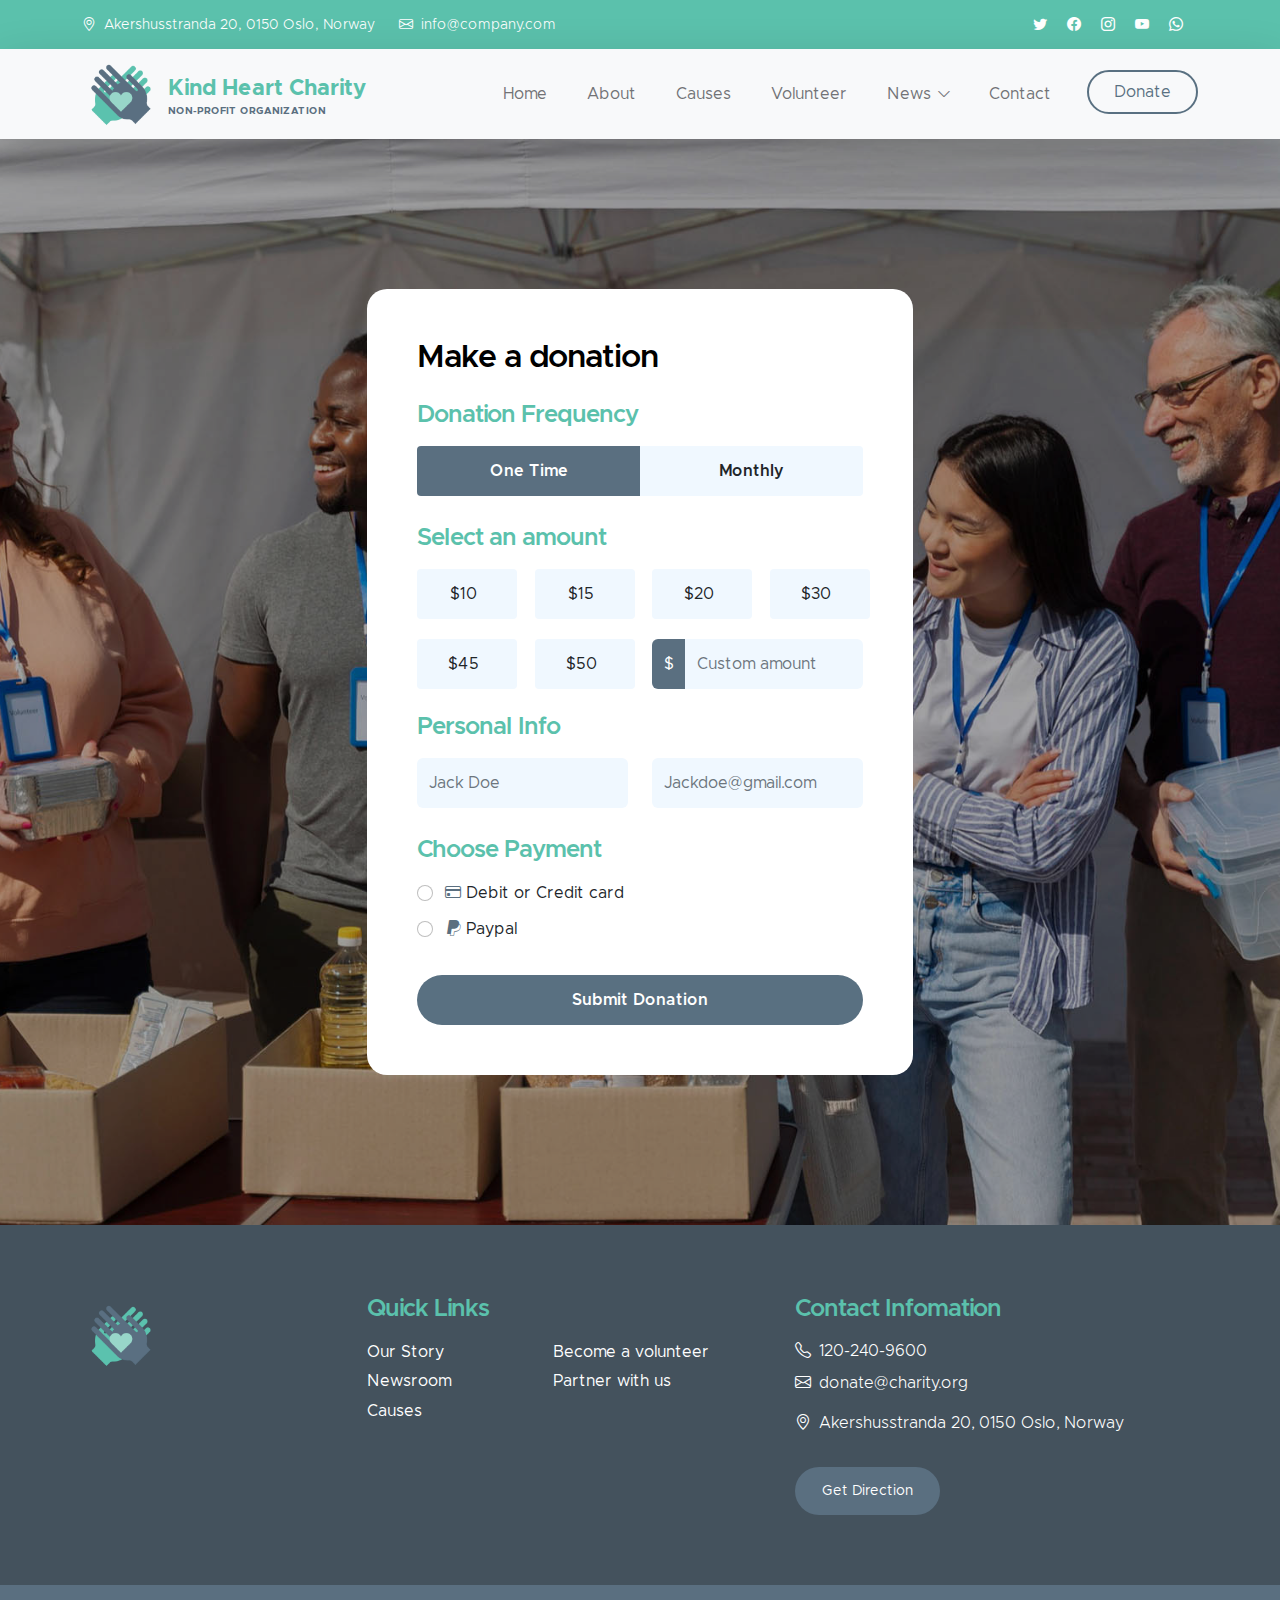
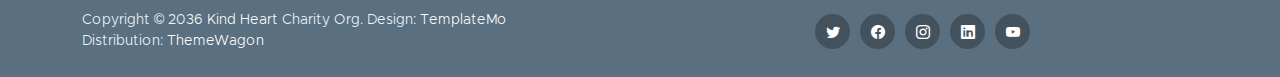
==== donate.html @ 5b299fc9 "step2" ====
<!doctype html>
<html lang="en">

<head>
    <meta charset="utf-8">
    <meta name="viewport" content="width=device-width, initial-scale=1">

    <meta name="description" content="">
    <meta name="author" content="">

    <title>Kind Heart Charity - Donation</title>

    <!-- CSS FILES -->
    <link href="css/bootstrap.min.css" rel="stylesheet">

    <link href="css/bootstrap-icons.css" rel="stylesheet">

    <link href="css/templatemo-kind-heart-charity.css" rel="stylesheet">
    <!--

TemplateMo 581 Kind Heart Charity

https://templatemo.com/tm-581-kind-heart-charity

-->
</head>

<body>

    <header class="site-header">
        <div class="container">
            <div class="row">

                <div class="col-lg-8 col-12 d-flex flex-wrap">
                    <p class="d-flex me-4 mb-0">
                        <i class="bi-geo-alt me-2"></i>
                        Akershusstranda 20, 0150 Oslo, Norway
                    </p>

                    <p class="d-flex mb-0">
                        <i class="bi-envelope me-2"></i>

                        <a href="mailto:info@company.com">
                            info@company.com
                        </a>
                    </p>
                </div>

                <div class="col-lg-3 col-12 ms-auto d-lg-block d-none">
                    <ul class="social-icon">
                        <li class="social-icon-item">
                            <a href="#" class="social-icon-link bi-twitter"></a>
                        </li>

                        <li class="social-icon-item">
                            <a href="#" class="social-icon-link bi-facebook"></a>
                        </li>

                        <li class="social-icon-item">
                            <a href="#" class="social-icon-link bi-instagram"></a>
                        </li>

                        <li class="social-icon-item">
                            <a href="#" class="social-icon-link bi-youtube"></a>
                        </li>

                        <li class="social-icon-item">
                            <a href="#" class="social-icon-link bi-whatsapp"></a>
                        </li>
                    </ul>
                </div>

            </div>
        </div>
    </header>

    <nav class="navbar navbar-expand-lg bg-light shadow-lg">
        <div class="container">
            <a class="navbar-brand" href="index.html">
                <img src="images/logo.png" class="logo img-fluid" alt="">
                <span>
                    Kind Heart Charity
                    <small>Non-profit Organization</small>
                </span>
            </a>

            <button class="navbar-toggler" type="button" data-bs-toggle="collapse" data-bs-target="#navbarNav"
                aria-controls="navbarNav" aria-expanded="false" aria-label="Toggle navigation">
                <span class="navbar-toggler-icon"></span>
            </button>

            <div class="collapse navbar-collapse" id="navbarNav">
                <ul class="navbar-nav ms-auto">
                    <li class="nav-item">
                        <a class="nav-link click-scroll" href="index.html#section_1">Home</a>
                    </li>

                    <li class="nav-item">
                        <a class="nav-link click-scroll" href="index.html#section_2">About</a>
                    </li>

                    <li class="nav-item">
                        <a class="nav-link click-scroll" href="index.html#section_3">Causes</a>
                    </li>

                    <li class="nav-item">
                        <a class="nav-link click-scroll" href="index.html#section_4">Volunteer</a>
                    </li>

                    <li class="nav-item dropdown">
                        <a class="nav-link click-scroll dropdown-toggle" href="index.html#section_5"
                            id="navbarLightDropdownMenuLink" role="button" data-bs-toggle="dropdown"
                            aria-expanded="false">News</a>

                        <ul class="dropdown-menu dropdown-menu-light" aria-labelledby="navbarLightDropdownMenuLink">
                            <li><a class="dropdown-item" href="news.html">News Listing</a></li>

                            <li><a class="dropdown-item" href="news-detail.html">News Detail</a></li>
                        </ul>
                    </li>

                    <li class="nav-item">
                        <a class="nav-link click-scroll" href="index.html#section_6">Contact</a>
                    </li>

                    <li class="nav-item ms-3">
                        <a class="nav-link custom-btn custom-border-btn btn" href="donate.html">Donate</a>
                    </li>
                </ul>
            </div>
        </div>
    </nav>

    <main>

        <section class="donate-section">
            <div class="section-overlay"></div>
            <div class="container">
                <div class="row">

                    <div class="col-lg-6 col-12 mx-auto">
                        <form class="custom-form donate-form" action="#" method="get" role="form">
                            <h3 class="mb-4">Make a donation</h3>

                            <div class="row">
                                <div class="col-lg-12 col-12">
                                    <h5 class="mb-3">Donation Frequency</h5>
                                </div>

                                <div class="col-lg-6 col-6 form-check-group form-check-group-donation-frequency">
                                    <div class="form-check form-check-radio">
                                        <input class="form-check-input" type="radio" name="DonationFrequency"
                                            id="DonationFrequencyOne" checked>

                                        <label class="form-check-label" for="DonationFrequencyOne">
                                            One Time
                                        </label>
                                    </div>
                                </div>

                                <div class="col-lg-6 col-6 form-check-group form-check-group-donation-frequency">
                                    <div class="form-check form-check-radio">
                                        <input class="form-check-input" type="radio" name="DonationFrequency"
                                            id="DonationFrequencyMonthly">

                                        <label class="form-check-label" for="DonationFrequencyMonthly">
                                            Monthly
                                        </label>
                                    </div>
                                </div>

                                <div class="col-lg-12 col-12">
                                    <h5 class="mt-2 mb-3">Select an amount</h5>
                                </div>

                                <div class="col-lg-3 col-md-6 col-6 form-check-group">
                                    <div class="form-check form-check-radio">
                                        <input class="form-check-input" type="radio" name="flexRadioDefault"
                                            id="flexRadioDefault1">
                                        <label class="form-check-label" for="flexRadioDefault1">
                                            $10
                                        </label>
                                    </div>
                                </div>

                                <div class="col-lg-3 col-md-6 col-6 form-check-group">
                                    <div class="form-check form-check-radio">
                                        <input class="form-check-input" type="radio" name="flexRadioDefault"
                                            id="flexRadioDefault2">
                                        <label class="form-check-label" for="flexRadioDefault2">
                                            $15
                                        </label>
                                    </div>
                                </div>

                                <div class="col-lg-3 col-md-6 col-6 form-check-group">
                                    <div class="form-check form-check-radio">
                                        <input class="form-check-input" type="radio" name="flexRadioDefault"
                                            id="flexRadioDefault3">
                                        <label class="form-check-label" for="flexRadioDefault3">
                                            $20
                                        </label>
                                    </div>
                                </div>

                                <div class="col-lg-3 col-md-6 col-6 form-check-group">
                                    <div class="form-check form-check-radio">
                                        <input class="form-check-input" type="radio" name="flexRadioDefault"
                                            id="flexRadioDefault4">
                                        <label class="form-check-label" for="flexRadioDefault4">
                                            $30
                                        </label>
                                    </div>
                                </div>

                                <div class="col-lg-3 col-md-6 col-6 form-check-group">
                                    <div class="form-check form-check-radio">
                                        <input class="form-check-input" type="radio" name="flexRadioDefault"
                                            id="flexRadioDefault5">
                                        <label class="form-check-label" for="flexRadioDefault5">
                                            $45
                                        </label>
                                    </div>
                                </div>

                                <div class="col-lg-3 col-md-6 col-6 form-check-group">
                                    <div class="form-check form-check-radio">
                                        <input class="form-check-input" type="radio" name="flexRadioDefault"
                                            id="flexRadioDefault6">
                                        <label class="form-check-label" for="flexRadioDefault6">
                                            $50
                                        </label>
                                    </div>
                                </div>

                                <div class="col-lg-6 col-12 form-check-group">
                                    <div class="input-group">
                                        <span class="input-group-text" id="basic-addon1">$</span>

                                        <input type="text" class="form-control" placeholder="Custom amount"
                                            aria-label="Username" aria-describedby="basic-addon1">
                                    </div>
                                </div>

                                <div class="col-lg-12 col-12">
                                    <h5 class="mt-1">Personal Info</h5>
                                </div>

                                <div class="col-lg-6 col-12 mt-2">
                                    <input type="text" name="donation-name" id="donation-name" class="form-control"
                                        placeholder="Jack Doe" required>
                                </div>

                                <div class="col-lg-6 col-12 mt-2">
                                    <input type="email" name="donation-email" id="donation-email"
                                        pattern="[^ @]*@[^ @]*" class="form-control" placeholder="Jackdoe@gmail.com"
                                        required>
                                </div>

                                <div class="col-lg-12 col-12">
                                    <h5 class="mt-4 pt-1">Choose Payment</h5>
                                </div>

                                <div class="col-lg-12 col-12 mt-2">
                                    <div class="form-check">
                                        <input class="form-check-input" type="radio" name="DonationPayment"
                                            id="flexRadioDefault9">
                                        <label class="form-check-label" for="flexRadioDefault9">
                                            <i class="bi-credit-card custom-icon ms-1"></i>
                                            Debit or Credit card
                                        </label>
                                    </div>

                                    <div class="form-check">
                                        <input class="form-check-input" type="radio" name="DonationPayment"
                                            id="flexRadioDefault10">
                                        <label class="form-check-label" for="flexRadioDefault10">
                                            <i class="bi-paypal custom-icon ms-1"></i>
                                            Paypal
                                        </label>
                                    </div>

                                    <button type="submit" class="form-control mt-4">Submit Donation</button>
                                </div>
                            </div>
                        </form>
                    </div>

                </div>
            </div>
        </section>
    </main>

    <footer class="site-footer">
        <div class="container">
            <div class="row">
                <div class="col-lg-3 col-12 mb-4">
                    <img src="images/logo.png" class="logo img-fluid" alt="">
                </div>

                <div class="col-lg-4 col-md-6 col-12 mb-4">
                    <h5 class="site-footer-title mb-3">Quick Links</h5>

                    <ul class="footer-menu">
                        <li class="footer-menu-item"><a href="#" class="footer-menu-link">Our Story</a></li>

                        <li class="footer-menu-item"><a href="#" class="footer-menu-link">Newsroom</a></li>

                        <li class="footer-menu-item"><a href="#" class="footer-menu-link">Causes</a></li>

                        <li class="footer-menu-item"><a href="#" class="footer-menu-link">Become a volunteer</a></li>

                        <li class="footer-menu-item"><a href="#" class="footer-menu-link">Partner with us</a></li>
                    </ul>
                </div>

                <div class="col-lg-4 col-md-6 col-12 mx-auto">
                    <h5 class="site-footer-title mb-3">Contact Infomation</h5>

                    <p class="text-white d-flex mb-2">
                        <i class="bi-telephone me-2"></i>

                        <a href="tel: 305-240-9671" class="site-footer-link">
                            120-240-9600
                        </a>
                    </p>

                    <p class="text-white d-flex">
                        <i class="bi-envelope me-2"></i>

                        <a href="mailto:donate@charity.org" class="site-footer-link">
                            donate@charity.org
                        </a>
                    </p>

                    <p class="text-white d-flex mt-3">
                        <i class="bi-geo-alt me-2"></i>
                        Akershusstranda 20, 0150 Oslo, Norway
                    </p>

                    <a href="#" class="custom-btn btn mt-3">Get Direction</a>
                </div>
            </div>
        </div>

        <div class="site-footer-bottom">
            <div class="container">
                <div class="row">

                    <div class="col-lg-6 col-md-7 col-12">
                        <p class="copyright-text mb-0">Copyright © 2036 <a href="#">Kind Heart</a> Charity Org.
                            Design: <a href="https://templatemo.com" target="_blank">TemplateMo</a><br>Distribution:
                            <a href="https://themewagon.com">ThemeWagon</a>
                        </p>
                    </div>

                    <div class="col-lg-6 col-md-5 col-12 d-flex justify-content-center align-items-center mx-auto">
                        <ul class="social-icon">
                            <li class="social-icon-item">
                                <a href="#" class="social-icon-link bi-twitter"></a>
                            </li>

                            <li class="social-icon-item">
                                <a href="#" class="social-icon-link bi-facebook"></a>
                            </li>

                            <li class="social-icon-item">
                                <a href="#" class="social-icon-link bi-instagram"></a>
                            </li>

                            <li class="social-icon-item">
                                <a href="#" class="social-icon-link bi-linkedin"></a>
                            </li>

                            <li class="social-icon-item">
                                <a href="https://youtube.com/templatemo" class="social-icon-link bi-youtube"></a>
                            </li>
                        </ul>
                    </div>

                </div>
            </div>
        </div>
    </footer>

    <!-- JAVASCRIPT FILES -->
    <script src="js/jquery.min.js"></script>
    <script src="js/bootstrap.min.js"></script>
    <script src="js/jquery.sticky.js"></script>
    <script src="js/counter.js"></script>
    <script src="js/custom.js"></script>

</body>

</html>
---- css/templatemo-kind-heart-charity.css ----
/*

TemplateMo 581 Kind Heart Charity

https://templatemo.com/tm-581-kind-heart-charity

*/



@font-face {
    font-family: 'Metropolis';
    src: url('../fonts/Metropolis/Metropolis-Regular.woff2') format('woff2'),
        url('../fonts/Metropolis/Metropolis-Regular.woff') format('woff');
    font-weight: normal;
    font-style: normal;
    font-display: swap;
}

@font-face {
    font-family: 'Metropolis';
    src: url('../fonts/Metropolis/Metropolis-Light.woff2') format('woff2'),
        url('../fonts/Metropolis/Metropolis-Light.woff') format('woff');
    font-weight: 300;
    font-style: normal;
    font-display: swap;
}

@font-face {
    font-family: 'Metropolis';
    src: url('../fonts/Metropolis/Metropolis-SemiBold.woff2') format('woff2'),
        url('../fonts/Metropolis/Metropolis-SemiBold.woff') format('woff');
    font-weight: 600;
    font-style: normal;
    font-display: swap;
}

@font-face {
    font-family: 'Metropolis';
    src: url('../fonts/Metropolis/Metropolis-Bold.woff2') format('woff2'),
        url('../fonts/Metropolis/Metropolis-Bold.woff') format('woff');
    font-weight: bold;
    font-style: normal;
    font-display: swap;
}

/*---------------------------------------
  CUSTOM PROPERTIES ( VARIABLES )             
-----------------------------------------*/
:root {
  --white-color:                  #ffffff;
  --primary-color:                #5bc1ac;
  --secondary-color:              #5a6f80;
  --section-bg-color:             #f0f8ff;
  --site-footer-bg-color:         #44525d;
  --custom-btn-bg-color:          #597081;
  --custom-btn-bg-hover-color:    #5bc1ac;
  --dark-color:                   #000000;
  --p-color:                      #717275;
  --border-color:                 #e9eaeb;

  --body-font-family:             'Metropolis', sans-serif;

  --h1-font-size:                 52px;
  --h2-font-size:                 46px;
  --h3-font-size:                 32px;
  --h4-font-size:                 28px;
  --h5-font-size:                 24px;
  --h6-font-size:                 22px;
  --p-font-size:                  16px;
  --btn-font-size:                18px;
  --copyright-font-size:          14px;

  --border-radius-large:          100px;
  --border-radius-medium:         20px;
  --border-radius-small:          10px;

  --font-weight-light:            300;
  --font-weight-normal:           400;
  --font-weight-semibold:         600;
  --font-weight-bold:             700;
}

body {
  background-color: var(--white-color);
  font-family: var(--body-font-family); 
}


/*---------------------------------------
  TYPOGRAPHY               
-----------------------------------------*/

h2,
h3,
h4,
h5,
h6 {
  color: var(--dark-color);
}

h1,
h2,
h3,
h4,
h5,
h6 {
  font-weight: var(--font-weight-semibold);
  letter-spacing: -1px;
}

h1 {
  font-size: var(--h1-font-size);
  font-weight: var(--font-weight-bold);
  letter-spacing: -2px;
}

h2 {
  color: var(--secondary-color);
  font-size: var(--h2-font-size);
  letter-spacing: -2px;
}

h3 {
  font-size: var(--h3-font-size);
}

h4 {
  font-size: var(--h4-font-size);
}

h5 {
  color: var(--primary-color);
  font-size: var(--h5-font-size);
}

h6 {
  font-size: var(--h6-font-size);
}

p {
  color: var(--p-color);
  font-size: var(--p-font-size);
  font-weight: var(--font-weight-light);
}

ul li {
  color: var(--p-color);
  font-size: var(--p-font-size);
  font-weight: var(--font-weight-normal);
}

a, 
button {
  touch-action: manipulation;
  transition: all 0.3s;
}

a {
  color: var(--p-color);
  text-decoration: none;
}

a:hover {
  color: var(--primary-color);
}

b,
strong {
  font-weight: var(--font-weight-bold);
}


/*---------------------------------------
  SECTION               
-----------------------------------------*/
.section-padding {
  padding-top: 100px;
  padding-bottom: 100px;
}

.section-bg {
  background-color: var(--section-bg-color);
}

.section-overlay {
  background: rgba(0, 0, 0, 0.35);
  position: absolute;
  top: 0;
  left: 0;
  pointer-events: none;
  width: 100%;
  height: 100%;
}

.section-overlay + .container {
  position: relative;
}


/*---------------------------------------
  CUSTOM BLOCK               
-----------------------------------------*/
.custom-block-wrap {
  background: var(--white-color);
  border-radius: var(--border-radius-medium);
  position: relative;
  overflow: hidden;
  transition: all 0.5s;
}

.custom-block-wrap:hover {
  box-shadow: 0 1rem 3rem rgba(0,0,0,.175);
}

.custom-block-body {
  padding: 30px;
}

.custom-block-image {
  display: block;
  width: 100%;
  height: 100%;
  object-fit: cover;
}

.custom-block .custom-btn {
  border-radius: 0;
  display: block;
}


/*---------------------------------------
  PROGRESS BAR               
-----------------------------------------*/
.progress {
  background: var(--border-color);
  height: 5px;
}

.progress-bar {
  background: var(--secondary-color);
}


/*---------------------------------------
  CUSTOM ICON COLOR               
-----------------------------------------*/
.custom-icon {
  color: var(--secondary-color);
}


/*---------------------------------------
  CUSTOM LIST               
-----------------------------------------*/
.custom-list {
  margin-bottom: 0;
  padding-left: 0;
}

.custom-list-item {
  list-style: none;
  margin-top: 10px;
  margin-bottom: 10px;
}


/*---------------------------------------
  CUSTOM TEXT BOX               
-----------------------------------------*/
.custom-text-box {
  background: var(--white-color);
  border-radius: var(--border-radius-medium);
  margin-bottom: 24px;
  padding: 40px;
}

.custom-text-box-image {
  border-radius: var(--border-radius-medium);
  width: 100%;
  height: 100%;
  object-fit: cover;
}

.custom-text-box-icon {
  background: var(--section-bg-color);
  border-radius: var(--border-radius-large);
  color: var(--secondary-color);
  font-size: var(--h6-font-size);
  text-align: center;
  display: inline-block;
  vertical-align: middle;
  width: 25px;
  height: 25px;
  line-height: 30px;
}


/*---------------------------------------
  AVATAR IMAGE - TESTIMONIAL, AUTHOR               
-----------------------------------------*/
.avatar-image {
  border-radius: var(--border-radius-large);
  width: 65px;
  height: 65px;
  object-fit: cover;
}


/*---------------------------------------
  CUSTOM BUTTON               
-----------------------------------------*/
.custom-btn {
  background: var(--secondary-color);
  border: 2px solid transparent;
  border-radius: var(--border-radius-large);
  color: var(--white-color);
  font-size: var(--btn-font-size);
  font-weight: var(--font-weight-normal);
  line-height: normal;
  padding: 15px 25px;
}

.navbar-expand-lg .navbar-nav .nav-link.custom-btn {
  color: var(--custom-btn-bg-color);
  margin-top: 8px;
  padding: 12px 25px;
}

.custom-btn:hover {
  background: var(--primary-color);
  color: var(--white-color);
}

.custom-border-btn {
  background: transparent;
  border: 2px solid var(--custom-btn-bg-color);
  color: var(--primary-color);
}

.navbar-expand-lg .navbar-nav .nav-link.custom-btn:hover,
.custom-border-btn:hover {
  background: var(--custom-btn-bg-hover-color);
  border-color: transparent;
  color: var(--white-color);
}


/*---------------------------------------
  NAVIGATION              
-----------------------------------------*/
.navbar {
  background: var(--white-color);
  z-index: 9;
  padding-top: 0;
  padding-bottom: 0;
}

.navbar-brand {
  color: var(--primary-color);
  font-size: var(--h6-font-size);
  font-weight: var(--font-weight-bold);
}

.navbar-brand span {
  display: inline-block;
  vertical-align: middle;
}

.navbar-brand small {
  color: var(--secondary-color);
  display: block;
  font-size: 10px;
  line-height: normal;
  text-transform: uppercase;
}

.logo {
  width: 80px;
  height: auto;
}

.navbar-expand-lg .navbar-nav .nav-link {
  margin-right: 0;
  margin-left: 0;
  padding: 20px;
}

.navbar-nav .nav-link {
  display: inline-block;
  color: var(--p-color);
  font-size: var(--p-font-size);
  font-weight: var(--font-weight-medium);
  position: relative;
  padding-top: 15px;
  padding-bottom: 15px;
}

.navbar-nav .nav-link.active, 
.navbar-nav .nav-link:hover {
  background: transparent;
  color: var(--primary-color);
}

.dropdown-menu {
  background: var(--white-color);
  box-shadow: 0 1rem 3rem rgba(0,0,0,.175);
  border: 0;
  max-width: 50px;
  padding: 0;
  margin-top: 20px;
}

.dropdown-item {
  display: inline-block;
  color: var(--p-bg-color);
  font-size: var(--menu-font-size);
  font-weight: var(--font-weight-medium);
  position: relative;
  padding-top: 10px;
  padding-bottom: 10px;
}

.dropdown-menu li:last-child .dropdown-item {
  padding-top: 0;
}

.dropdown-item.active, 
.dropdown-item:active,
.dropdown-item:focus, 
.dropdown-item:hover {
  background: transparent;
  color: var(--primary-color);
}

.dropdown-toggle::after {
  content: "\f282";
  display: inline-block;
  font-family: bootstrap-icons !important;
  font-size: var(--copyright-font-size);
  font-style: normal;
  font-weight: normal !important;
  font-variant: normal;
  text-transform: none;
  line-height: 1;
  vertical-align: -.125em;
  -webkit-font-smoothing: antialiased;
  -moz-osx-font-smoothing: grayscale;
  position: relative;
  left: 2px;
  border: 0;
}

@media screen and (min-width: 992px) {
  .dropdown:hover .dropdown-menu {
    display: block;
    margin-top: 0;
  }
}

.navbar-toggler {
  border: 0;
  padding: 0;
  cursor: pointer;
  margin: 0;
  width: 30px;
  height: 35px;
  outline: none;
}

.navbar-toggler:focus {
  outline: none;
  box-shadow: none;
}

.navbar-toggler[aria-expanded="true"] .navbar-toggler-icon {
  background: transparent;
}

.navbar-toggler[aria-expanded="true"] .navbar-toggler-icon:before,
.navbar-toggler[aria-expanded="true"] .navbar-toggler-icon:after {
  transition: top 300ms 50ms ease, -webkit-transform 300ms 350ms ease;
  transition: top 300ms 50ms ease, transform 300ms 350ms ease;
  transition: top 300ms 50ms ease, transform 300ms 350ms ease, -webkit-transform 300ms 350ms ease;
  top: 0;
}

.navbar-toggler[aria-expanded="true"] .navbar-toggler-icon:before {
  transform: rotate(45deg);
}

.navbar-toggler[aria-expanded="true"] .navbar-toggler-icon:after {
  transform: rotate(-45deg);
}

.navbar-toggler .navbar-toggler-icon {
  background: var(--dark-color);
  transition: background 10ms 300ms ease;
  display: block;
  width: 30px;
  height: 2px;
  position: relative;
}

.navbar-toggler .navbar-toggler-icon:before,
.navbar-toggler .navbar-toggler-icon:after {
  transition: top 300ms 350ms ease, -webkit-transform 300ms 50ms ease;
  transition: top 300ms 350ms ease, transform 300ms 50ms ease;
  transition: top 300ms 350ms ease, transform 300ms 50ms ease, -webkit-transform 300ms 50ms ease;
  position: absolute;
  right: 0;
  left: 0;
  background: var(--dark-color);
  width: 30px;
  height: 2px;
  content: '';
}

.navbar-toggler .navbar-toggler-icon::before {
  top: -8px;
}

.navbar-toggler .navbar-toggler-icon::after {
  top: 8px;
}


/*---------------------------------------
  SITE HEADER              
-----------------------------------------*/
.site-header {
  background: var(--primary-color);
  padding-top: 15px;
  padding-bottom: 10px;
}

.site-header p,
.site-header p a,
.site-header .social-icon-link {
  color: var(--white-color);
  font-size: var(--copyright-font-size);
}

.site-header .social-icon {
  text-align: right;
}

.site-header .social-icon-link {
  background: transparent;
  width: inherit;
  height: inherit;
  line-height: inherit;
  margin-right: 15px;
}


/*---------------------------------------
  HERO & HERO SLIDE         
-----------------------------------------*/
.hero-section-full-height {
  height: 680px;
  min-height: 680px;
  position: relative;
}

.carousel:hover .carousel-control-next-icon, 
.carousel:hover .carousel-control-prev-icon {
  opacity: 1;
}

#hero-slide .carousel-item {
  height: 680px;
  min-height: 680px;
}

#hero-slide .carousel-caption {
  background: var(--white-color);
  clip-path: polygon(100% 100%, 100% 150px, 0 100%);
  color: var(--secondary-color);
  top: 1px;
  bottom: -1px;
  right: 0;
  left: auto;
  text-align: right;
  min-width: 680px;
  min-height: 680px;
  padding: 100px 100px 50px 100px;
}

.carousel-image {
  display: block;
  width: 100%;
  min-height: 680px;
}

#hero-slide .carousel-indicators-wrap {
  position: absolute;
  bottom: 0;
  right: 0;
  left: 0;
}

#hero-slide .carousel-indicators {
  margin-right: 0;
  margin-left: 22px;
  justify-content: inherit;
}

.carousel-control-next, 
.carousel-control-prev {
  opacity: 1;
}

.carousel-control-next-icon, 
.carousel-control-prev-icon {
  background-color: var(--secondary-color);
  border-radius: var(--border-radius-large);
  background-size: 60% 60%;
  width: 80px;
  height: 80px;
  opacity: 0;
  transition: all 0.5s;
}

.carousel-control-next-icon:hover, 
.carousel-control-prev-icon:hover {
  background-color: var(--primary-color);
}


/*---------------------------------------
  FEATURE BLOCK              
-----------------------------------------*/
.featured-block {
  text-align: center;
  transition: all 0.5s ease;
  min-height: 256px;
  padding: 15px;
}

.featured-block:hover {
  background: var(--white-color);
  border-radius: var(--border-radius-medium);
  box-shadow: 0 1rem 3rem rgba(0,0,0,.175);
}

.featured-block:hover .featured-block-image {
  transform: scale(0.75);
}

.featured-block-image {
  display: block;
  margin: auto;
  transition: all 0.5s;
}

.featured-block:hover .featured-block-text {
  margin-top: 0;
}

.featured-block-text {
  color: var(--primary-color);
  font-size: var(--h5-font-size);
  margin-top: 20px;
  transition: all 0.5s;
}


/*---------------------------------------
  ABOUT              
-----------------------------------------*/
.about-section {
  background-repeat: no-repeat;
  background-position: center;
  background-size: cover;
}

.about-image {
  border-radius: var(--border-radius-medium);
  display: block;
  width: 350px;
  height: 400px;
  object-fit: cover;
}

.custom-text-block {
  padding: 60px 40px;
}


/*---------------------------------------
  COUNTER NUMBERS              
-----------------------------------------*/
.counter-thumb {
  margin: 20px;
  margin-bottom: 0;
}

.counter-number,
.counter-text {
  color: var(--secondary-color);
  display: block;
}

.counter-number,
.counter-number-text {
  color: var(--primary-color);
  font-size: var(--h1-font-size);
  font-weight: var(--font-weight-bold);
  line-height: normal;
}


/*---------------------------------------
  VOLUNTEER              
-----------------------------------------*/
.volunteer-section {
  background: var(--secondary-color);
  position: relative;
  overflow: hidden;
}

.volunteer-section::after {
  content: "";
  background: var(--primary-color);
  border-radius: 50%;
  position: absolute;
  bottom: -110px;
  right: -80px;
  width: 350px;
  height: 350px;
}

.volunteer-form {
  background: var(--white-color);
  border-radius: var(--border-radius-medium);
  padding: 50px;
}

.volunteer-image {
  border-radius: 100%;
  display: block;
  margin: auto;
  width: 300px;
  height: 300px;
  object-fit: cover;
}

.volunteer-section .custom-block-body {
  max-width: 440px;
  margin: 0 auto;
}

.volunteer-section .custom-block-body p {
  line-height: 1.7;
}


/*---------------------------------------
  DONATE              
-----------------------------------------*/
.donate-section {
  background-image: url('../images/different-people-doing-volunteer-work.jpg');
  background-repeat: no-repeat;
  background-position: center;
  background-size: cover;
  position: relative;
  padding-top: 150px;
  padding-bottom: 150px;
}

.donate-form {
  background: var(--white-color);
  border-radius: var(--border-radius-medium);
  position: relative;
  overflow: hidden;
  padding: 50px;
}


/*---------------------------------------
  NEWS         
-----------------------------------------*/
.news-detail-header-section {
  background-image: url('../images/news/close-up-volunteer-oganizing-stuff-donation.jpg');
  background-repeat: no-repeat;
  background-position: center;
  background-size: cover;
  position: relative;
  padding-top: 150px;
  padding-bottom: 150px;
}

.news-block-top {
  border-radius: var(--border-radius-medium);
  position: relative;
  overflow: hidden;
}

.news-block-two-col-image-wrap {
  border-radius: var(--border-radius-small);
  position: relative;
  overflow: hidden;
  width: 150px;
  margin-right: 20px;
}

.news-category-block {
  background: var(--secondary-color);
  position: absolute;
  bottom: 0;
  right: 0;
  left: 0;
  padding: 10px 20px;
}

.news-category-block .category-block-link {
  color: var(--white-color);
  margin-right: 10px;
}

.news-block-info {
  padding-top: 10px;
  padding-bottom: 10px;
}

.news-block-title-link {
  color: var(--dark-color);
}

.news-detail-image {
  display: block;
  border-radius: var(--border-radius-medium);
}

blockquote {
  background: var(--section-bg-color);
  border-radius: var(--border-radius-small);
  font-size: var(--h5-font-size);
  font-weight: var(--font-weight-semibold);
  color: var(--site-footer-bg-color);
  margin-top: 30px;
  margin-bottom: 30px;
  padding: 90px 50px 50px 50px;
  text-align: center;
}

blockquote::before {
  content: "“";
  color: var(--custom-btn-bg-color);
  font-size: 100px;
  line-height: 1rem;
  display: block;
}

.author-comment-link {
  font-size: var(--copyright-font-size);
  font-weight: var(--font-weight-semibold);
}

.search-form {
  margin-top: 20px;
}

.category-block,
.subscribe-form {
  margin-top: 40px;
  margin-bottom: 40px;
}

.category-block-link {
  font-size: var(--copyright-font-size);
  margin-top: 5px;
  margin-bottom: 5px;
}

.category-block-link:hover {
  color: var(--primary-color);
}

.badge {
  background: var(--secondary-color);
  border-radius: var(--border-radius-medium);
  font-weight: var(--font-weight-normal);
  line-height: normal;
  padding-bottom: 2px;
}

.tags-block-link {
  border: 1px solid var(--border-color);
  border-radius: var(--border-radius-medium);
  display: inline-block;
  font-size: var(--copyright-font-size);
  line-height: normal;
  margin-right: 10px;
  margin-top: 5px;
  margin-bottom: 5px;
  padding: 8px 15px;
}

.tags-block-link:hover {
  border-color: var(--dark-color);
  color: var(--dark-color);
}

.cta-section {
  position: relative;
  overflow: hidden;
}

.cta-section::before {
  content: "";
  background-color: var(--primary-color);
  border-radius: 50%;
  position: absolute;
  top: -100px;
  left: -30px;
  margin: auto;
  width: 200px;
  height: 200px;
}

.cta-section::after {
  content: "";
  border: 20px solid var(--custom-btn-bg-color);
  border-radius: 50%;
  position: absolute;
  bottom: -100px;
  right: 0;
  left: 0;
  margin: auto;
  width: 150px;
  height: 150px;
}


/*---------------------------------------
  TESTIMONIAL CAROUSEL              
-----------------------------------------*/
.testimonial-section {
  position: relative;
  overflow: hidden;
  text-align: center;
}

.testimonial-section::before {
  content: "";
  background-color: var(--primary-color);
  border-radius: 50%;
  position: absolute;
  top: -100px;
  left: -30px;
  margin: auto;
  width: 250px;
  height: 250px;
}

.testimonial-section::after {
  content: "";
  background: var(--custom-btn-bg-color);
  border-radius: 50%;
  position: absolute;
  bottom: -110px;
  right: -80px;
  width: 350px;
  height: 350px;
}

#testimonial-carousel .carousel-caption {
  position: relative;
  right: 0;
  bottom: 0;
  left: 0;
}

#testimonial-carousel .carousel-title {
  background: var(--section-bg-color);
  line-height: normal;
  margin-bottom: 30px;
}

#testimonial-carousel .carousel-title::before {
  content: open-quote;
  color: var(--p-color);
  font-size: var(--h1-font-size);
  position: relative;
  top: 10px;
  right: 10px;
}

#testimonial-carousel .carousel-title::after {
  content: close-quote;
  color: var(--p-color);
  font-size: var(--h1-font-size);
  position: relative;
  top: 10px;
  left: 10px;
}

#testimonial-carousel .carousel-title {
  quotes: "“" "”" "‘" "’";
}

#testimonial-carousel .carousel-name {
  background: var(--primary-color);
  border-radius: var(--border-radius-medium);
  position: relative;
  overflow: hidden;
  padding: 10px 20px;
}

#testimonial-carousel .carousel-name::before {
  content: "";
  position: absolute;
  top: -10px;
  right: 0;
  left: 0;
  width: 0;
  height: 0;
  margin: auto;
  border-left: 10px solid transparent;
  border-right: 10px solid transparent;
  border-bottom: 10px solid var(--primary-color);
}

.carousel-name-title {
  font-weight: var(--font-weight-semibold);
}

#testimonial-carousel .carousel-indicators {
  position: relative;
  top: 150px;
  bottom: auto;
  margin-top: 50px;
  margin-bottom: 150px;
}

#testimonial-carousel .carousel-indicators li {
  text-indent: inherit;
  background: transparent;
  margin: 0 10px; 
}

#testimonial-carousel .carousel-indicators li,
#testimonial-carousel .carousel-indicators li::before {
  width: 45px;
  height: 45px; 
}

#testimonial-carousel .carousel-indicators .avatar-image {
  width: 45px;
  height: 45px; 
}

#testimonial-carousel .carousel-indicators .active,
#testimonial-carousel .carousel-indicators .active .avatar-image {
  background: transparent;
  width: 50px; 
  height: 50px;
}


/*---------------------------------------
  CONTACT               
-----------------------------------------*/
.contact-section {
  background: var(--white-color);
}

.contact-form {
  background: var(--section-bg-color);
  border-radius: var(--border-radius-small);
  padding: 40px;
}

.contact-info-wrap {
  padding-top: 40px;
}

.contact-image-wrap {
  border-bottom: 1px solid rgba(0, 0, 0, 0.05);
  margin-top: 20px;
  margin-bottom: 30px;
  padding-bottom: 30px;
  width: 100%;
}


/*---------------------------------------
  CUSTOM FORM               
-----------------------------------------*/
.custom-form .form-control,
.input-group-file {
  background-color: var(--section-bg-color);
  box-shadow: none;
  border: 0;
  color: var(--p-color);
  margin-bottom: 24px;
  padding-top: 13px;
  padding-bottom: 13px;
  outline: none;
}

.custom-form .form-control:hover,
.custom-form .form-control:focus {
  border-color: var(--secondary-color);
}

.custom-form label {
  margin-bottom: 10px;
}

.custom-form .form-check-group {
  margin-bottom: 20px;
}

.donate-form .form-check-group-donation-frequency {
  padding-right: 0;
}

.form-check-group-donation-frequency + .form-check-group-donation-frequency {
  padding-right: 12px;
  padding-left: 0;
}

.form-check-group-donation-frequency .form-check-label {
  font-weight: var(--font-weight-semibold);
}

#DonationFrequencyOne {
  border-top-right-radius: 0;
  border-bottom-right-radius: 0;
}

#DonationFrequencyMonthly {
  border-top-left-radius: 0;
  border-bottom-left-radius: 0;
}

.custom-form .form-check-radio {
  position: relative;
  height: 100%;
  padding-left: 0;
}

.custom-form .input-group-text {
  background: var(--secondary-color);
  border: 0;
  color: var(--white-color);
}

.custom-form .form-check-radio .form-check-label {
  position: absolute;
  top: 50%;
  left: 50%;
  transform: translate(-50%, -50%);
  text-align: center;
}

.form-check-radio .form-check-input[type=radio] {
  background-color: var(--section-bg-color);
  border-radius: .25rem;
  border: 0;
  box-shadow: none;
  outline: none;
  width: 100%;
  margin-top: 0;
  margin-left: 0;
  padding: 25px 50px;
  transition: all 0.5s;
}

.form-check-radio .form-check-input:checked[type=radio] {
  background-image: none;
}

.form-check-radio .form-check-input:checked[type=radio] + .form-check-label,
.form-check-radio .form-check-input:hover + .form-check-label,
.form-check-radio .form-check-input:checked + .form-check-label {
  color: var(--white-color);
}

.form-check-radio .form-check-input:hover,
.form-check-radio .form-check-input:checked {
  background-color: var(--secondary-color);
  border-color: var(--white-color);
}

.input-group-file {
  border-radius: .25rem;
  padding: 13px .75rem;
}

.input-group-file input[type=file] {
  width: 0.1px;
  height: 0.1px;
  opacity: 0;
  overflow: hidden;
  position: absolute;
  z-index: -1;
  padding: 0;
}

.input-group-file .input-group-text {
  background: transparent;
  color: inherit;
  margin-bottom: 0;
  padding: 0;
}

.custom-form button[type="submit"] {
  background: var(--custom-btn-bg-color);
  border: none;
  border-radius: var(--border-radius-large);
  color: var(--white-color);
  font-size: var(--p-font-size);
  font-weight: var(--font-weight-semibold);
  transition: all 0.3s;
  margin-bottom: 0;
}

.custom-form button[type="submit"]:hover,
.custom-form button[type="submit"]:focus {
  background: var(--custom-btn-bg-hover-color);
  border-color: transparent;
}


/*---------------------------------------
  CONTACT SEARCH & DONATE & SUBCRIBE FORM              
-----------------------------------------*/
.contact-form .form-control {
  background: var(--white-color);
}

.search-form {
  position: relative;
}

.search-form .form-control {
  padding-right: 50px;
}

.search-form button[type="submit"] {
  background: transparent;
  position: absolute;
  top: 0;
  right: 0;
  color: var(--p-color);
  width: 50px;
  padding: 12px;
}

.search-form button[type="submit"]:hover {
  background: transparent;
  color: var(--dark-color);
}

.subscribe-form {
  background: var(--section-bg-color);
  border-radius: var(--border-radius-small);
  padding: 30px;
}

.subscribe-form .form-control {
  background: var(--white-color);
}

.donate-form .form-control {
  margin-bottom: 0;
}


/*---------------------------------------
  SITE FOOTER              
-----------------------------------------*/
.site-footer {
  background-color: var(--site-footer-bg-color);
  padding-top: 70px;
}

.site-footer-bottom {
  background-color: var(--secondary-color);
  position: relative;
  z-index: 2;
  margin-top: 70px;
  padding-top: 25px;
  padding-bottom: 25px;
}

.site-footer-bottom a {
	color: var(--white-color);
}

.site-footer-bottom a:hover {
	color: #FF6;
}

.site-footer-link {
  color: var(--white-color);
}

.copyright-text {
  color: var(--section-bg-color);
  font-size: var(--copyright-font-size);
  margin-right: 30px;
}

.site-footer .custom-btn {
  font-size: var(--copyright-font-size);
}

.site-footer .custom-btn:hover {
  background: var(--primary-color);
}


/*---------------------------------------
  FOOTER MENU               
-----------------------------------------*/
.footer-menu {
  column-count: 2;
  margin: 0;
  padding: 0;
}

.footer-menu-item {
  list-style: none;
  display: block;
}

.footer-menu-link {
  font-size: var(--p-font-size);
  color: var(--white-color);
  display: inline-block;
  vertical-align: middle;
  margin-right: 10px;
  margin-bottom: 5px;
}


/*---------------------------------------
  SOCIAL ICON               
-----------------------------------------*/
.social-icon {
  margin: 0;
  padding: 0;
}

.social-icon-item {
  list-style: none;
  display: inline-block;
  vertical-align: top;
}

.social-icon-link {
  background: var(--site-footer-bg-color);
  border-radius: var(--border-radius-large);
  color: var(--white-color);
  font-size: var(--copyright-font-size);
  display: block;
  margin-right: 5px;
  text-align: center;
  width: 35px;
  height: 35px;
  line-height: 38px;
}

.social-icon-link:hover {
  background: var(--primary-color);
  color: var(--white-color);
}


/*---------------------------------------
  RESPONSIVE STYLES               
-----------------------------------------*/
@media screen and (min-width: 1600px) {
  .featured-block {
    min-height: inherit;
  }

  .volunteer-section::after {
    width: 450px;
    height: 450px;
  }
  
  .volunteer-image {
    width: 350px;
    height: 350px;
  }
}

@media screen and (max-width: 1170px) {
  #hero-slide .carousel-image {
    height: 100%;
    object-fit: cover;
  }
}

@media screen and (max-width: 991px) {
  h1 {
    font-size: 42px;
  }

  h2 {
    font-size: 36px;
  }

  h3 {
    font-size: 32px;
  }

  h4 {
    font-size: 28px;
  }

  h5 {
    font-size: 20px;
  }

  h6 {
    font-size: 18px;
  }

  .section-padding {
    padding-top: 50px;
    padding-bottom: 50px;
  }

  .hero-form {
    padding-bottom: 40px;
  }

  .donate-form {
    padding: 35px;
  }

  .navbar {
    padding-top: 6px;
    padding-bottom: 6px;
  }

  .navbar-expand-lg .navbar-nav {
    padding-bottom: 30px;
  }

  .navbar-expand-lg .navbar-nav .nav-link {
    padding: 8px 20px;
  }

  .site-header .social-icon {
    text-align: left;
    margin-top: 5px;
  }

  .hero-section-full-height {
    height: inherit;
  }

  .carousel:hover .carousel-control-next-icon, 
  .carousel:hover .carousel-control-prev-icon {
    opacity: 1;
  }

  #hero-slide .carousel-item {
    height: inherit;
  }

  .carousel-control-prev {
    left: 12px;
  }

  .carousel-control-next {
    right: 12px;
  }

  .carousel-control-next-icon, 
  .carousel-control-prev-icon {
    opacity: 1;
    width: 60px;
    height: 60px;
  }

  .news-detail-header-section {
    padding-top: 100px;
    padding-bottom: 100px;
  }

  .cta-section::before {
    width: 150px;
    height: 150px;
  }

  .cta-section::after {
    bottom: -60px;
    width: 100px;
    height: 100px;
  }

  .cta-section .row {
    padding-top: 50px;
    padding-bottom: 50px;
  }

  .volunteer-section::after {
    width: 300px;
    height: 300px;
  }

  .testimonial-section::before {
    width: 150px;
    height: 150px;
  }

  .testimonial-section::after {
    width: 200px;
    height: 200px;
  }

  #testimonial-carousel .carousel-caption {
    padding-top: 0;
  }

  blockquote {
    padding: 70px 30px 30px 30px;
  }

  .about-image {
    width: inherit;
    height: 450px;
  }

  .volunteer-image {
    width: 250px;
    height: 250px;
    margin: 0;
  }

  .custom-text-block {
    padding: 20px 0 0 0;
  }

  .custom-text-box,
  .volunteer-form {
    padding: 30px;
  }

  .counter-number, 
  .counter-number-text {
    font-size: var(--h2-font-size);
  }

  .contact-info-wrap {
    padding-top: 0;
  }

  .site-footer {
    padding-top: 50px;
  }

  .copyright-text-wrap {
    justify-content: center;
  }

  .site-footer-bottom {
    text-align: center;
    margin-top: 50px;
  }

  .site-footer-bottom .footer-menu {
    margin-top: 10px;
    margin-bottom: 10px;
  }
}

@media screen and (max-width: 580px) {
  .hero-section-full-height,
  #hero-slide .carousel-item,
  .carousel-image {
    min-height: 520px;
  }

  #hero-slide .carousel-caption {
    clip-path: polygon(100% 100%, 100% 100px, 0 100%);
    padding-right: 50px;
    min-width: inherit;
    min-height: inherit;
  }
}

@media screen and (max-width: 480px) {
  h1 {
    font-size: 40px;
  }

  h2 {
    font-size: 28px;
  }

  h3 {
    font-size: 26px;
  }

  h4 {
    font-size: 22px;
  }

  h5 {
    font-size: 20px;
  }

  #hero-slide .carousel-caption {
    min-width: inherit;
    padding-bottom: 30px;
  }

  .carousel-control-next-icon, 
  .carousel-control-prev-icon {
    width: 45px;
    height: 45px;
  }

  .volunteer-image {
    width: 150px;
    height: 150px;
  }

  .volunteer-section::after {
    width: 200px;
    height: 200px;
  }

  .testimonial-section::before {
    top: -50px;
    width: 100px;
    height: 100px;
  }

  .testimonial-section::after {
    bottom: -150px;
    width: 200px;
    height: 200px;
  }

  .social-share .tags-block {
    margin-bottom: 10px;
  }

  .donate-form {
    padding: 25px;
  }
}
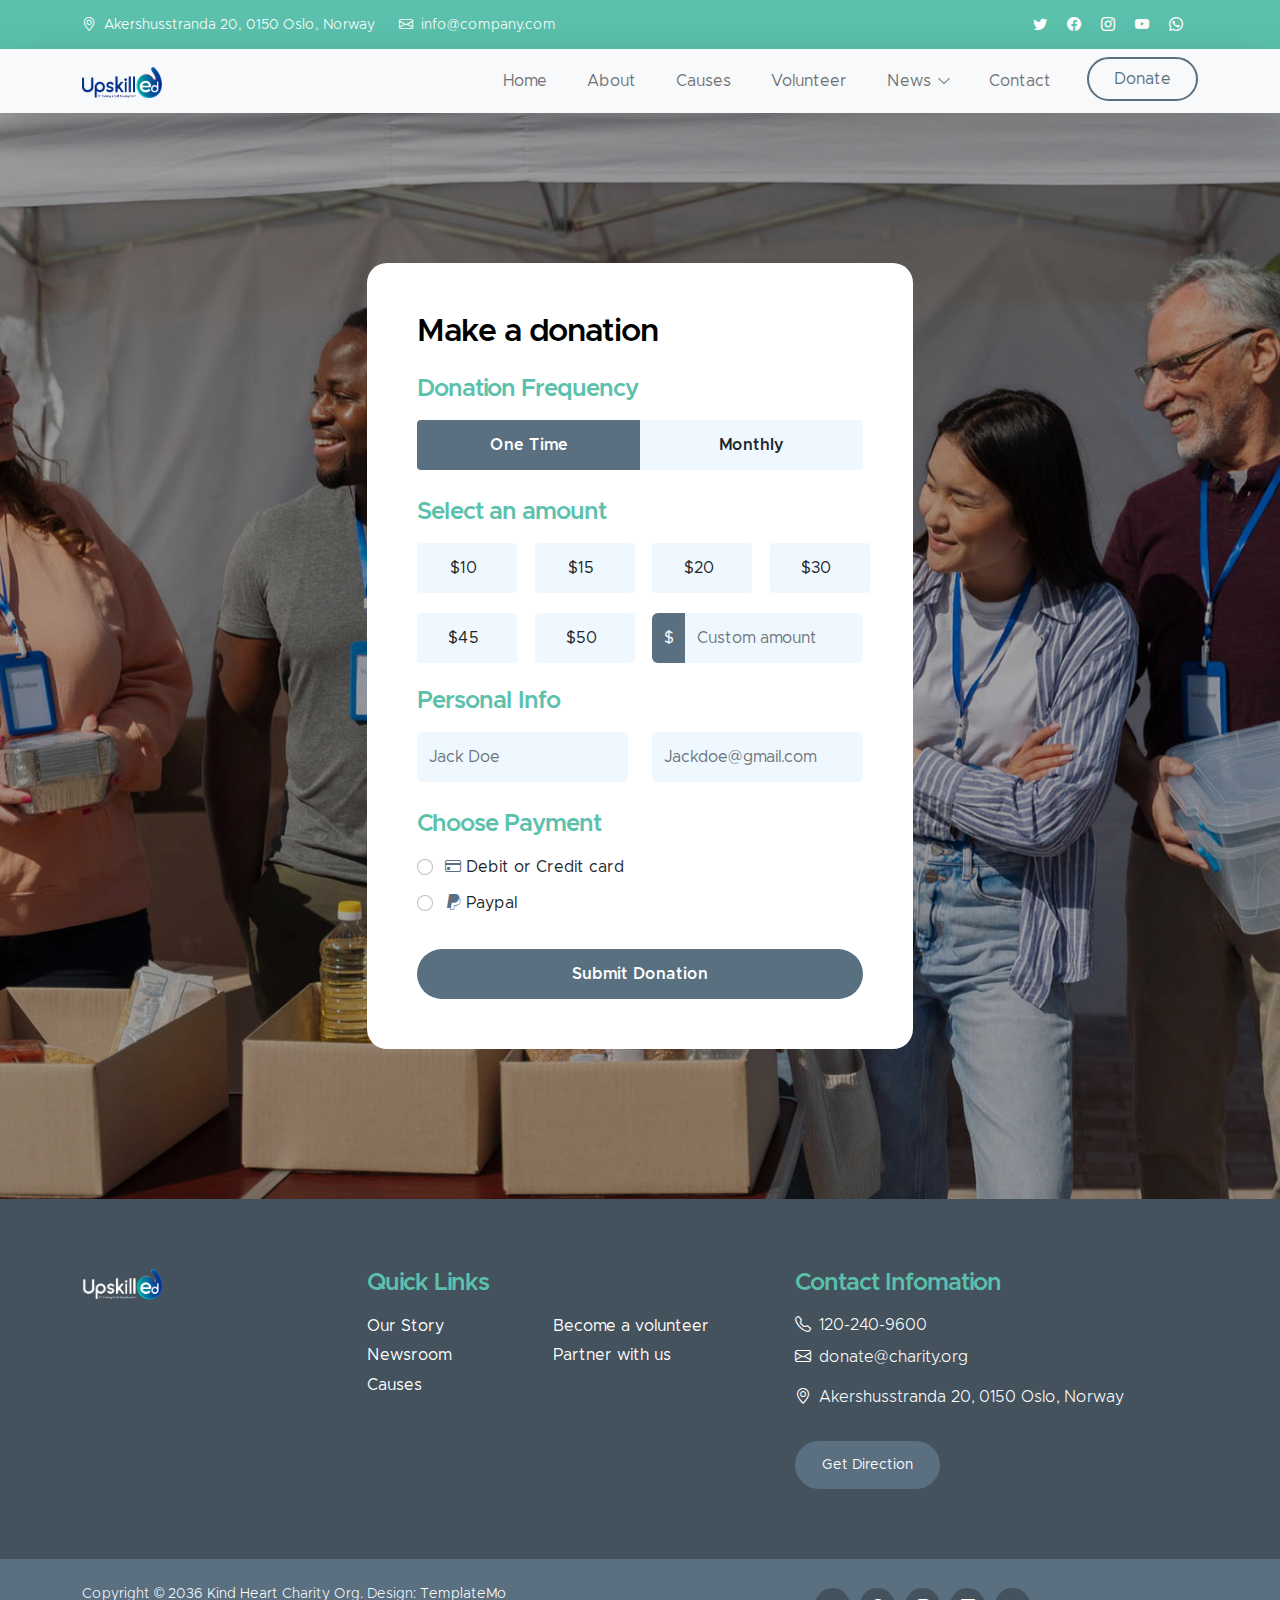
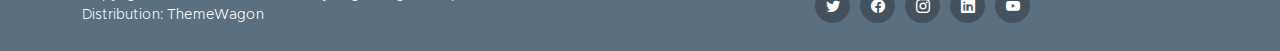
==== commit 15d61684: "step3" ====
--- a/donate.html
+++ b/donate.html
@@ -78,10 +78,6 @@
         <div class="container">
             <a class="navbar-brand" href="index.html">
                 <img src="images/logo.png" class="logo img-fluid" alt="">
-                <span>
-                    Kind Heart Charity
-                    <small>Non-profit Organization</small>
-                </span>
             </a>
 
             <button class="navbar-toggler" type="button" data-bs-toggle="collapse" data-bs-target="#navbarNav"
@@ -295,7 +291,7 @@
         <div class="container">
             <div class="row">
                 <div class="col-lg-3 col-12 mb-4">
-                    <img src="images/logo.png" class="logo img-fluid" alt="">
+                    <img src="images/logo1.png" class="logo img-fluid" alt="">
                 </div>
 
                 <div class="col-lg-4 col-md-6 col-12 mb-4">
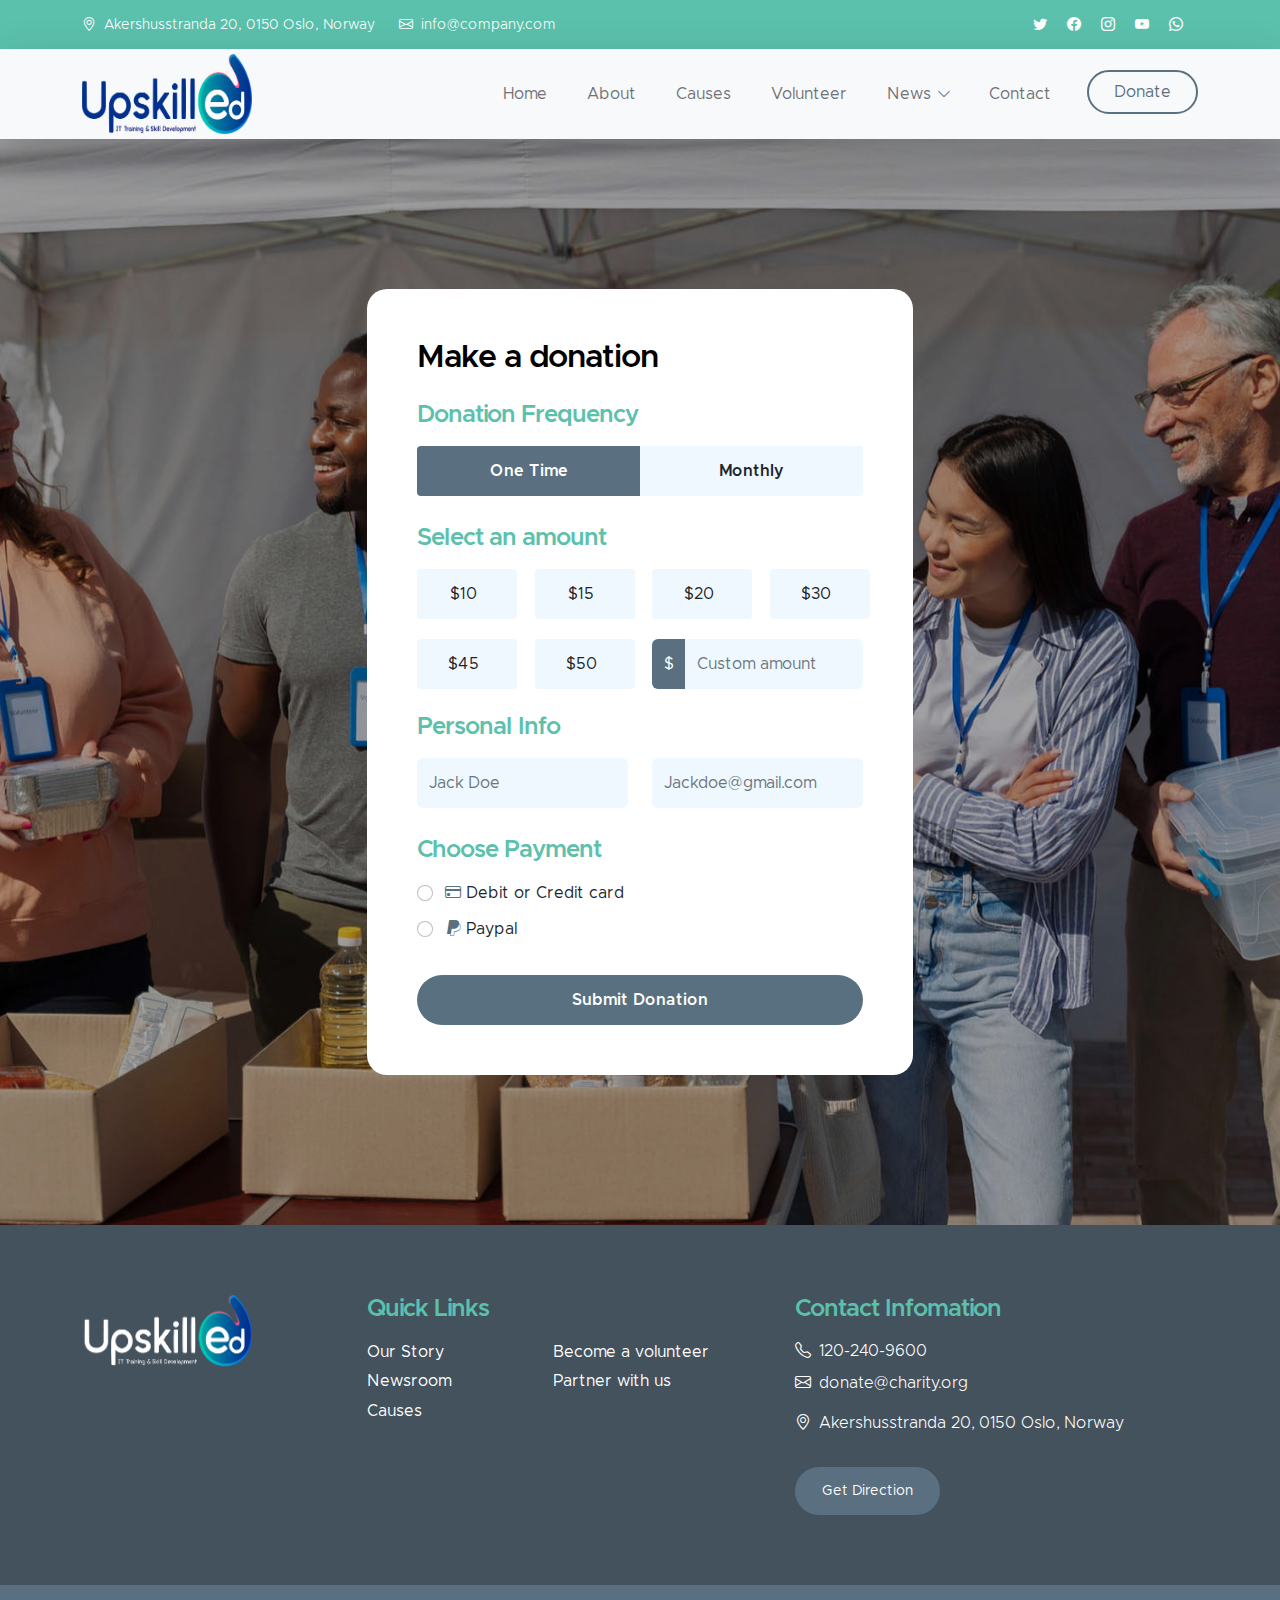
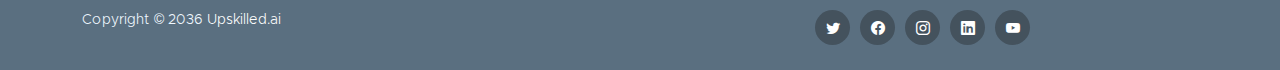
==== commit 9169e12d: "step5" ====
--- a/donate.html
+++ b/donate.html
@@ -344,9 +344,7 @@
                 <div class="row">
 
                     <div class="col-lg-6 col-md-7 col-12">
-                        <p class="copyright-text mb-0">Copyright © 2036 <a href="#">Kind Heart</a> Charity Org.
-                            Design: <a href="https://templatemo.com" target="_blank">TemplateMo</a><br>Distribution:
-                            <a href="https://themewagon.com">ThemeWagon</a>
+                        <p class="copyright-text mb-0">Copyright © 2036 <a href="#">Upskilled.ai</a>
                         </p>
                     </div>
 
--- a/css/templatemo-kind-heart-charity.css
+++ b/css/templatemo-kind-heart-charity.css
@@ -377,8 +377,8 @@
 }
 
 .logo {
-  width: 80px;
-  height: auto;
+  width:170px;
+  height: 80px;
 }
 
 .navbar-expand-lg .navbar-nav .nav-link {
